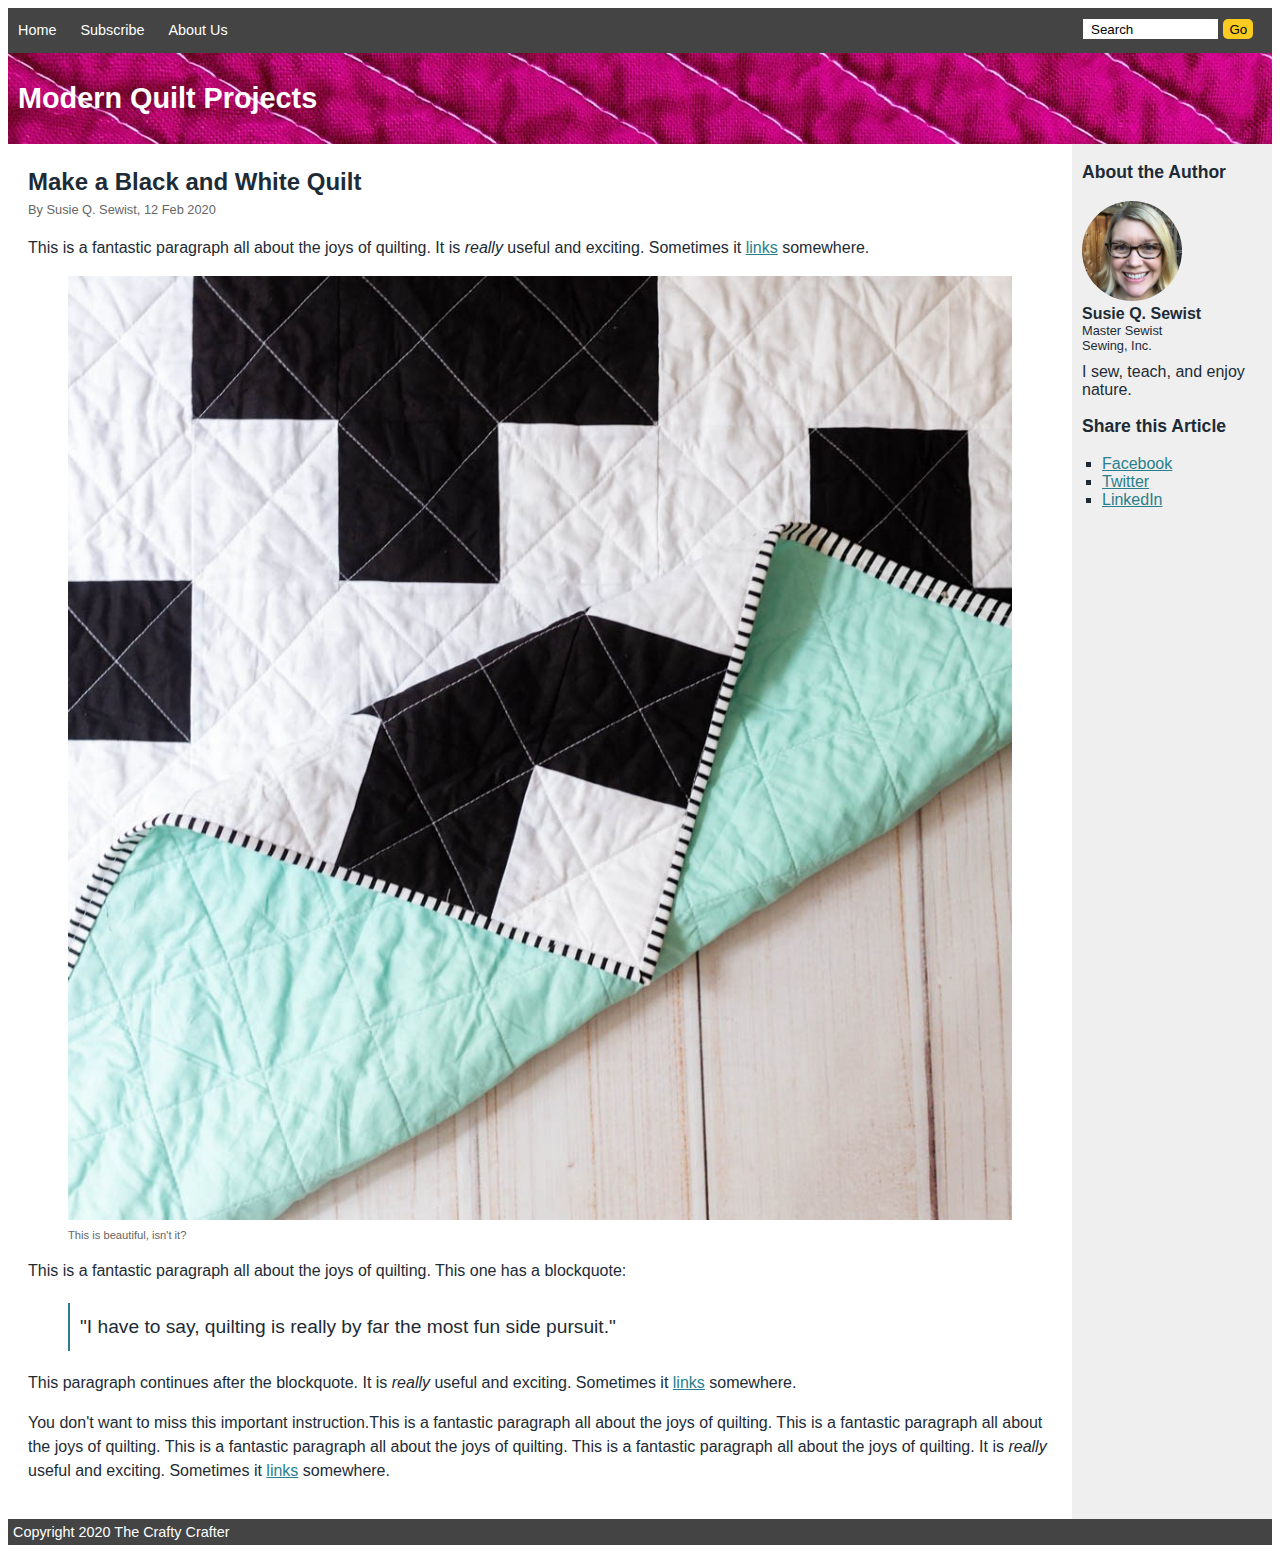
==== views/blogarticle.html @ 43cc67cc "Initial commit" ====
<!DOCTYPE html>
<html>
    <head>
        <meta charset="UTF-8">
        <title>Modern Quilts: Make a Black and White Quilt</title>
        <link rel="stylesheet" href="../css/blogarticle.css">
    </head>
    <body>
        <div class="main-container">
            <nav class="navbar">
                <ul>
                    <li><a href="../index.html">Home</a></li>
                    <li><a href="#">Subscribe</a></li>
                    <li><a href="#">About Us</a></li>
                </ul>
            </nav>
            <div class="search">
                <form>
                    <input type="text" size="10" value="Search">
                    <button>Go</button>
                </form>
            </div>
            <header>
                <h1>Modern Quilt Projects</h1>
            </header>
            <main>
                <article>               
                    <h2>Make a Black and White Quilt</h2>
                    <div class="byline">By Susie Q. Sewist, 12 Feb 2020</div>
                    <p>This is a fantastic paragraph all about the joys of quilting. It is <em>really</em> useful and exciting. Sometimes it <a href="#">links</a> somewhere. </p>
                    <figure>
                        <img src="../images/black-white-quilt.jpg" alt="Black and White Quilt">
                        <figcaption>This is beautiful, isn't it?</figcaption>
                    </figure>
                    <p>This is a fantastic paragraph all about the joys of quilting. This one has a blockquote:<blockquote>"I have to say, quilting is really by far the most fun side pursuit."</blockquote> This paragraph continues after the blockquote. It is <em>really</em> useful and exciting. Sometimes it <a href="#">links</a> somewhere. </p>
                    <p><strong>You don't want to miss this important instruction.</strong>This is a fantastic paragraph all about the joys of quilting. This is a fantastic paragraph all about the joys of quilting. This is a fantastic paragraph all about the joys of quilting. This is a fantastic paragraph all about the joys of quilting. It is <em>really</em> useful and exciting. Sometimes it <a href="#">links</a> somewhere. </p>
                </article>
            </main>
            <aside>
                <h3>About the Author</h3>
                <div class="auth-headshot">
                    <img src="../images/author.JPG">
                </div>
                <div class="auth-name">Susie Q. Sewist</div>
                <div class="auth-title">Master Sewist</div>
                <div class="auth-company">Sewing, Inc.</div>
                <div class="auth-snippet">I sew, teach, and enjoy nature.</div>
                <h3>Share this Article</h3>
                <ul>
                    <li><a href="#">Facebook</a></li>
                    <li><a href="#">Twitter</a></li>
                    <li><a href="#">LinkedIn</a></li>
                </ul>
            </aside>
            <footer>Copyright 2020 The Crafty Crafter</footer>
        </div>
    </body>
</html>
---- css/blogarticle.css ----
/* This file contains layout CSS specific to blogarticle.html, as well
as visual styles that are unique on this page.  It imports
other styles that are site-wide.  */

@import "navbar.css";
@import "header.css";
@import "footer.css";
@import "sitewide.css";

/* Three layouts -- mobile, medium, and large */

/* Mobile layout (default) */
.main-container {
    display: grid;
    grid-template-columns: 1fr;
    grid-template-rows: auto;
    grid-template-areas:
        "navbar"
        "search"
        "blog-head"
        "main"
        "sidebar"
        "foot"
}

/* Medium layout: Moves search to same line */
@media (min-width: 500px) and (max-width: 900px) {
    /* body {
        background-color: yellow;
    } */
    .main-container {
        display: grid;
        grid-template-columns: 1fr 200px;
        grid-template-rows: auto;
        grid-template-areas:
            "navbar search"
            "blog-head blog-head"
            "main main"
            "sidebar sidebar"
            "foot foot"
    }
}

/* Large layout: Adds a sidebar for archive */
@media (min-width: 901px) {
    /* body {
        background-color: red;
    } */
    .main-container {
        display: grid;
        grid-template-columns: 1fr 200px;
        grid-template-rows: auto;
        grid-template-areas:
            "navbar search"
            "blog-head blog-head"
            "main sidebar"
            "foot foot"
    }
}

/* These are related to page-specific layout: */
/* Visual styling of these elements can be found in navbar.css, header.css and footer.css */
.navbar {
    grid-area: navbar;
}

header {
    grid-area: blog-head;
}

footer {
    grid-area: foot;
}

/* These are specific to this page */
main {
    grid-area: main;
    background-color: white;
    padding: 20px;
}

article {
    line-height: 1.5;
}

article h2 {
    margin: 0;
}

.byline {
    color: #666;
    margin: 0;
    font-size: 0.8em;
}

article blockquote {
    padding: 10px;
    border-left: 2px solid #2a7f8c;
    font-size: 1.2em;
}

article img {
    width: 100%;
    height: auto;
}

article figcaption {
    color: #666;
    font-size: 0.7em;
}

/* About the author / social media  */
aside {
    grid-area: sidebar;
    background-color: #efefef;
    padding: 10px;
    padding-top: 0;
}

.auth-name {
    font-weight: bold;
}

.auth-headshot img {
    height: 100px;
    width: auto;
    border-radius: 50%;
}

.auth-title,
.auth-company {
    font-size: 0.8em;
}

.auth-snippet {
    margin: 10px 0;
}
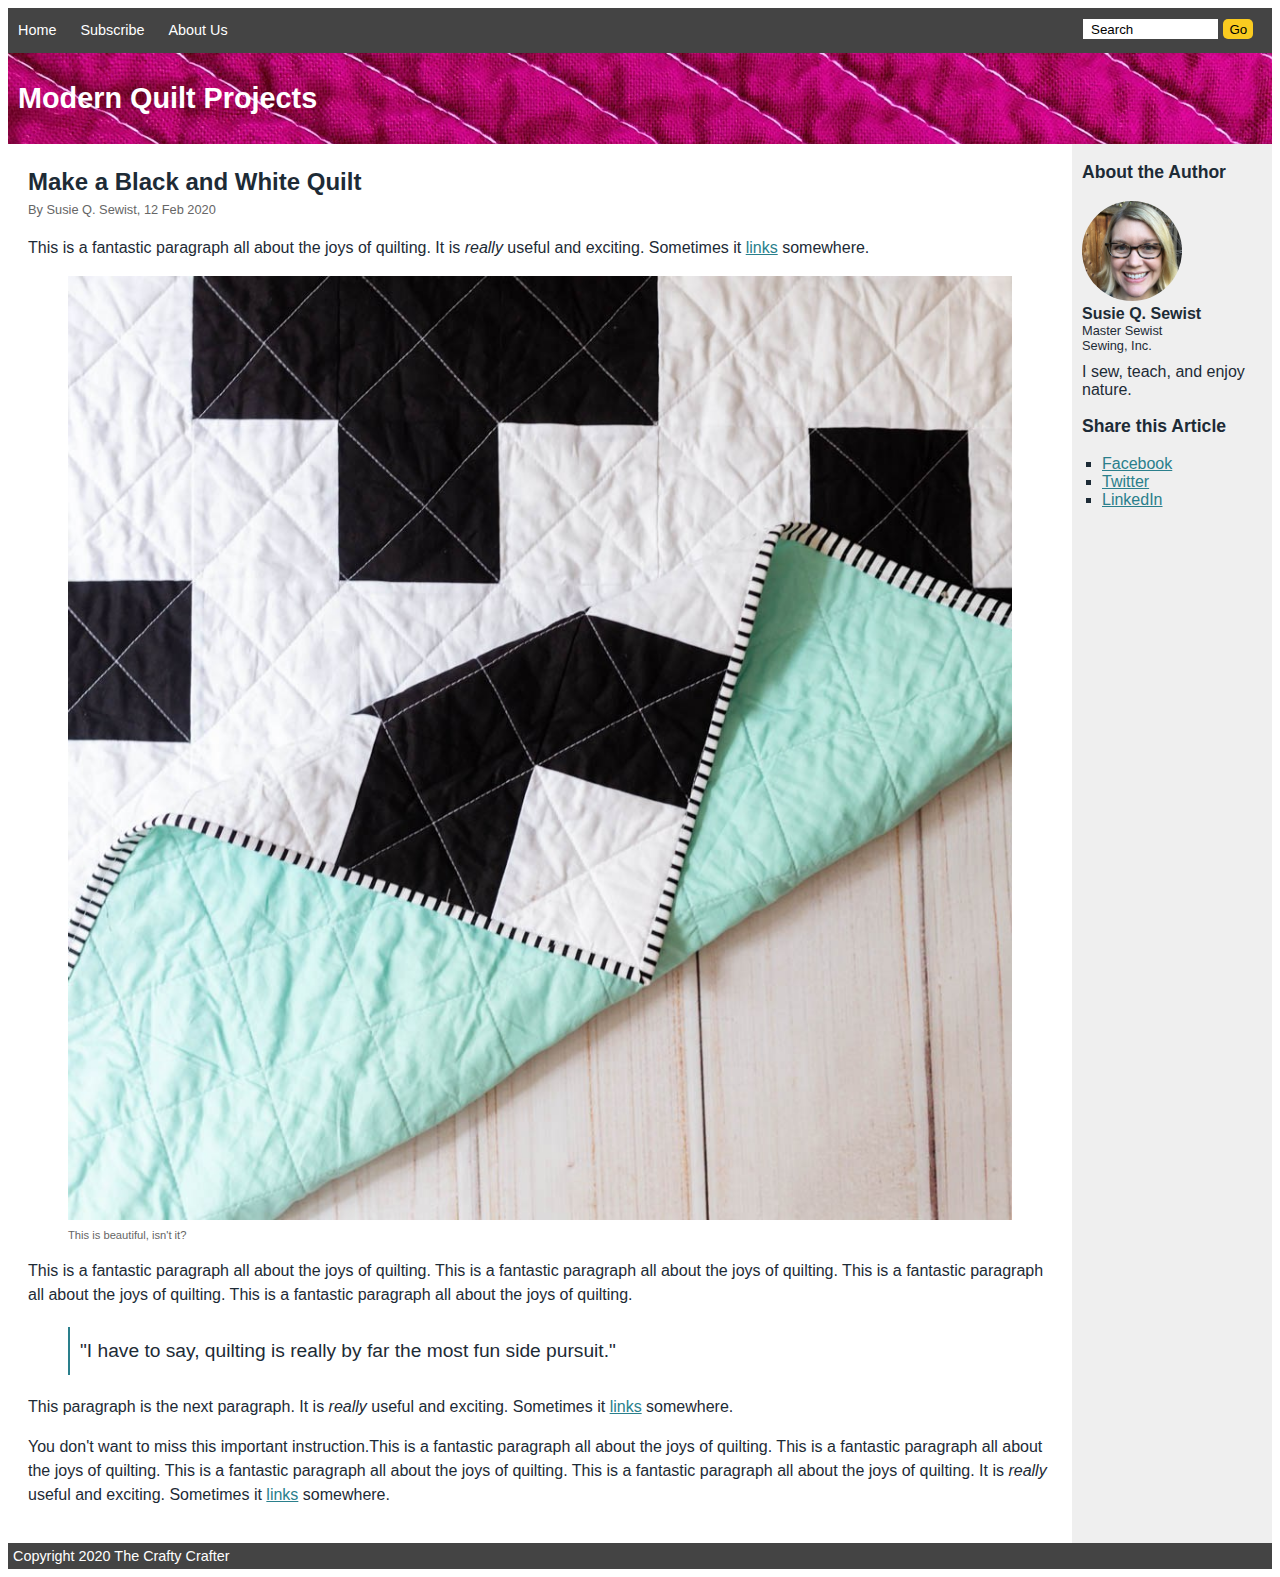
==== commit 3afd5b52: "Fix incorrect p and blockquote nesting" ====
--- a/views/blogarticle.html
+++ b/views/blogarticle.html
@@ -1,5 +1,5 @@
 <!DOCTYPE html>
-<html>
+<html lang="en">
     <head>
         <meta charset="UTF-8">
         <title>Modern Quilts: Make a Black and White Quilt</title>
@@ -32,7 +32,9 @@
                         <img src="../images/black-white-quilt.jpg" alt="Black and White Quilt">
                         <figcaption>This is beautiful, isn't it?</figcaption>
                     </figure>
-                    <p>This is a fantastic paragraph all about the joys of quilting. This one has a blockquote:<blockquote>"I have to say, quilting is really by far the most fun side pursuit."</blockquote> This paragraph continues after the blockquote. It is <em>really</em> useful and exciting. Sometimes it <a href="#">links</a> somewhere. </p>
+                    <p>This is a fantastic paragraph all about the joys of quilting. This is a fantastic paragraph all about the joys of quilting. This is a fantastic paragraph all about the joys of quilting. This is a fantastic paragraph all about the joys of quilting.</p>
+                    <blockquote>"I have to say, quilting is really by far the most fun side pursuit."</blockquote>
+                    <p>This paragraph is the next paragraph. It is <em>really</em> useful and exciting. Sometimes it <a href="#">links</a> somewhere. </p>
                     <p><strong>You don't want to miss this important instruction.</strong>This is a fantastic paragraph all about the joys of quilting. This is a fantastic paragraph all about the joys of quilting. This is a fantastic paragraph all about the joys of quilting. This is a fantastic paragraph all about the joys of quilting. It is <em>really</em> useful and exciting. Sometimes it <a href="#">links</a> somewhere. </p>
                 </article>
             </main>
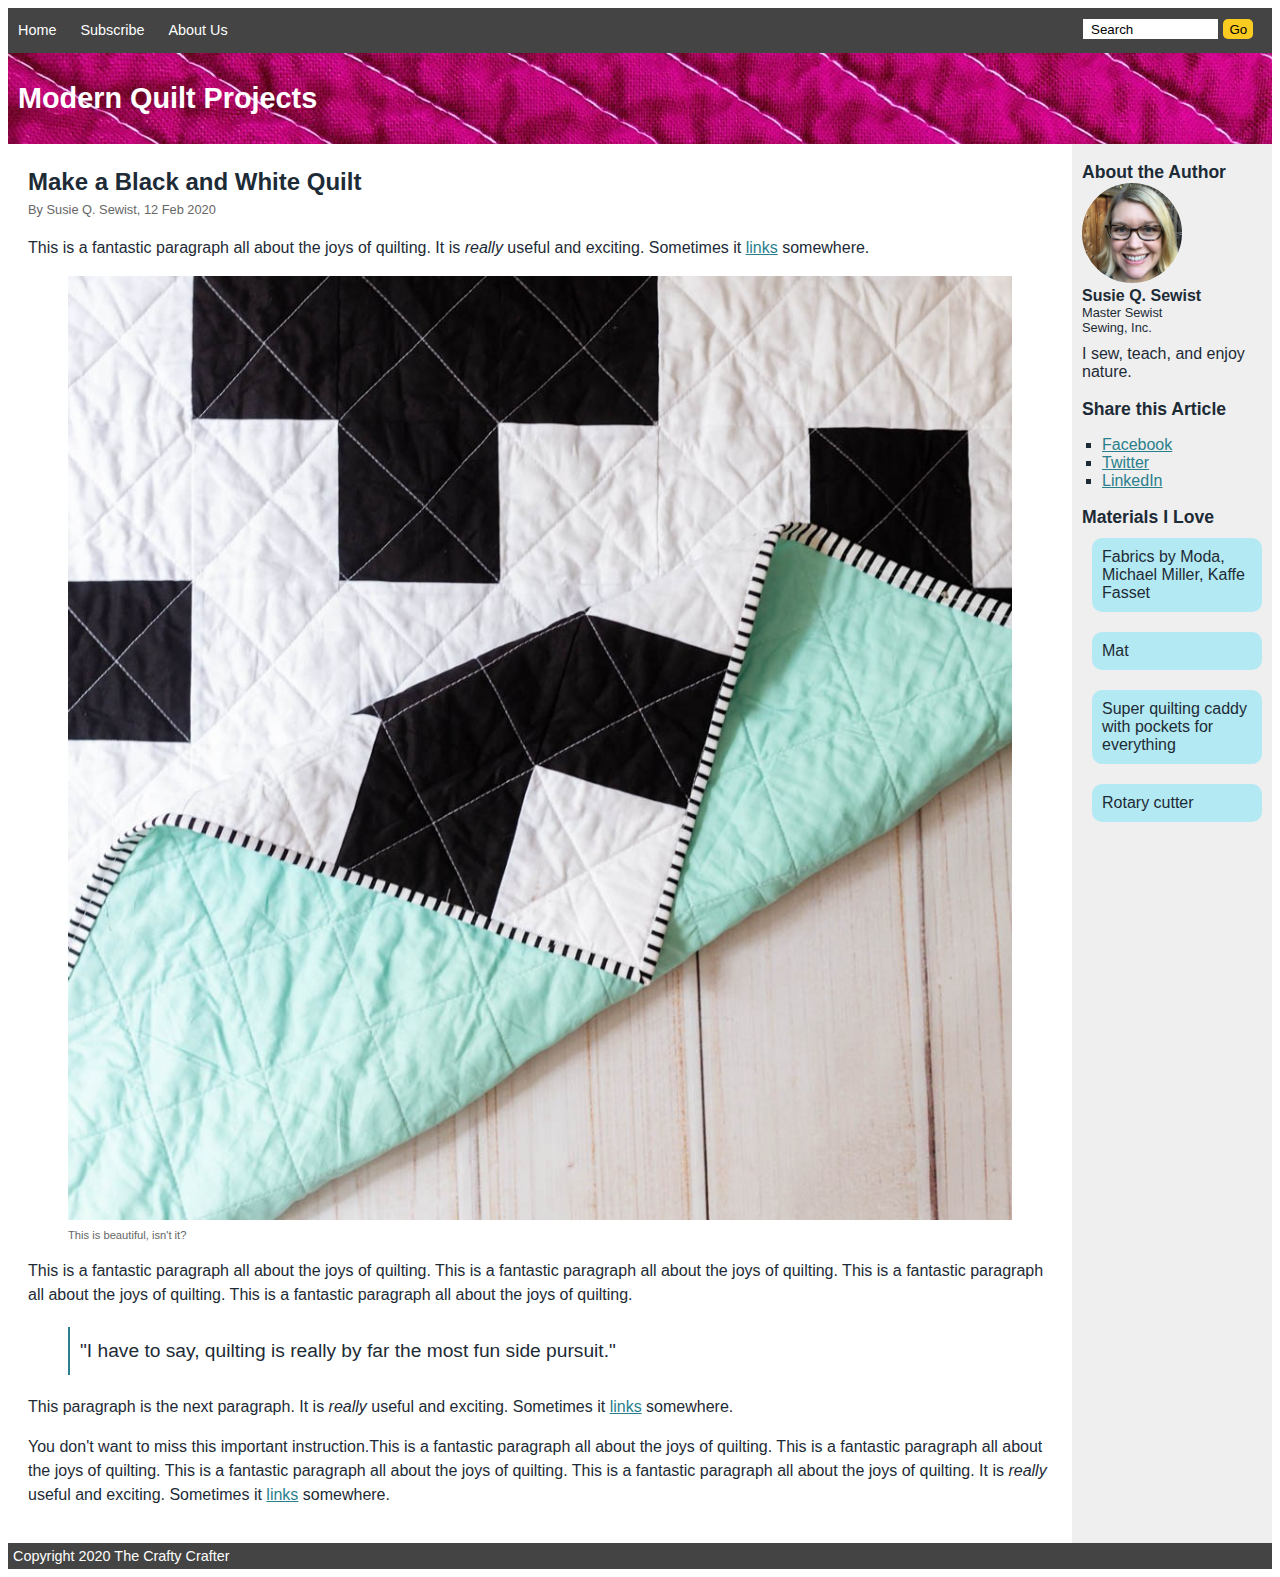
==== commit 6a812aba: "Add flexbox material cards to aside section" ====
--- a/views/blogarticle.html
+++ b/views/blogarticle.html
@@ -24,24 +24,24 @@
                 <h1>Modern Quilt Projects</h1>
             </header>
             <main>
-                <article>               
+                <article>
                     <h2>Make a Black and White Quilt</h2>
                     <div class="byline">By Susie Q. Sewist, 12 Feb 2020</div>
-                    <p>This is a fantastic paragraph all about the joys of quilting. It is <em>really</em> useful and exciting. Sometimes it <a href="#">links</a> somewhere. </p>
+                    <p>This is a fantastic paragraph all about the joys of quilting. It is <em>really</em> useful and exciting. Sometimes it <a href="#">links</a> somewhere.</p>
                     <figure>
                         <img src="../images/black-white-quilt.jpg" alt="Black and White Quilt">
                         <figcaption>This is beautiful, isn't it?</figcaption>
                     </figure>
                     <p>This is a fantastic paragraph all about the joys of quilting. This is a fantastic paragraph all about the joys of quilting. This is a fantastic paragraph all about the joys of quilting. This is a fantastic paragraph all about the joys of quilting.</p>
                     <blockquote>"I have to say, quilting is really by far the most fun side pursuit."</blockquote>
-                    <p>This paragraph is the next paragraph. It is <em>really</em> useful and exciting. Sometimes it <a href="#">links</a> somewhere. </p>
-                    <p><strong>You don't want to miss this important instruction.</strong>This is a fantastic paragraph all about the joys of quilting. This is a fantastic paragraph all about the joys of quilting. This is a fantastic paragraph all about the joys of quilting. This is a fantastic paragraph all about the joys of quilting. It is <em>really</em> useful and exciting. Sometimes it <a href="#">links</a> somewhere. </p>
+                    <p>This paragraph is the next paragraph. It is <em>really</em> useful and exciting. Sometimes it <a href="#">links</a> somewhere.</p>
+                    <p><strong>You don't want to miss this important instruction.</strong>This is a fantastic paragraph all about the joys of quilting. This is a fantastic paragraph all about the joys of quilting. This is a fantastic paragraph all about the joys of quilting. This is a fantastic paragraph all about the joys of quilting. It is <em>really</em> useful and exciting. Sometimes it <a href="#">links</a> somewhere.</p>
                 </article>
             </main>
             <aside>
                 <h3>About the Author</h3>
                 <div class="auth-headshot">
-                    <img src="../images/author.JPG">
+                    <img src="../images/author.JPG" alt="Headshot of Susie Q. Sewist">
                 </div>
                 <div class="auth-name">Susie Q. Sewist</div>
                 <div class="auth-title">Master Sewist</div>
@@ -53,6 +53,13 @@
                     <li><a href="#">Twitter</a></li>
                     <li><a href="#">LinkedIn</a></li>
                 </ul>
+                <h3>Materials I Love</h3>
+                <div class="product-flex-container">
+                    <div class="product">Fabrics by Moda, Michael Miller, Kaffe Fasset</div>
+                    <div class="product">Mat</div>
+                    <div class="product">Super quilting caddy with pockets for everything</div>
+                    <div class="product">Rotary cutter</div>
+                </div>
             </aside>
             <footer>Copyright 2020 The Crafty Crafter</footer>
         </div>
--- a/css/blogarticle.css
+++ b/css/blogarticle.css
@@ -20,14 +20,15 @@
         "blog-head"
         "main"
         "sidebar"
-        "foot"
+        "foot";
+}
+.product-flex-container {
+    display: flex;
+    flex-direction: column;
 }
 
-/* Medium layout: Moves search to same line */
+/* Medium layout: Searchbox shares line with nav */
 @media (min-width: 500px) and (max-width: 900px) {
-    /* body {
-        background-color: yellow;
-    } */
     .main-container {
         display: grid;
         grid-template-columns: 1fr 200px;
@@ -37,15 +38,16 @@
             "blog-head blog-head"
             "main main"
             "sidebar sidebar"
-            "foot foot"
+            "foot foot";
+    }
+    .product-flex-container {
+        display: flex;
+        flex-direction: row;
     }
 }
 
-/* Large layout: Adds a sidebar for archive */
+/* Large layout: Adds a sidebar for author and social media */
 @media (min-width: 901px) {
-    /* body {
-        background-color: red;
-    } */
     .main-container {
         display: grid;
         grid-template-columns: 1fr 200px;
@@ -54,12 +56,16 @@
             "navbar search"
             "blog-head blog-head"
             "main sidebar"
-            "foot foot"
+            "foot foot";
+    }
+    .product-flex-container {
+        display: flex;
+        flex-direction: column;
     }
 }
 
-/* These are related to page-specific layout: */
-/* Visual styling of these elements can be found in navbar.css, header.css and footer.css */
+/* The following three are related to page-specific layout. */
+/* More visual styling of these elements can be found in navbar.css, header.css and footer.css */
 .navbar {
     grid-area: navbar;
 }
@@ -72,10 +78,10 @@
     grid-area: foot;
 }
 
-/* These are specific to this page */
+/* Styles for the main article area */
 main {
     grid-area: main;
-    background-color: white;
+    background-color: #fff;
     padding: 20px;
 }
 
@@ -109,7 +115,7 @@
     font-size: 0.7em;
 }
 
-/* About the author / social media  */
+/* About the author / social media area  */
 aside {
     grid-area: sidebar;
     background-color: #efefef;
@@ -134,4 +140,13 @@
 
 .auth-snippet {
     margin: 10px 0;
+}
+
+/* Materials I Love section. NOTE that direction is determined in layout above */
+.product {
+    width: 150px;
+    border-radius: 10px;
+    background-color: #b3e9f2;
+    padding: 10px;
+    margin: 10px;
 }